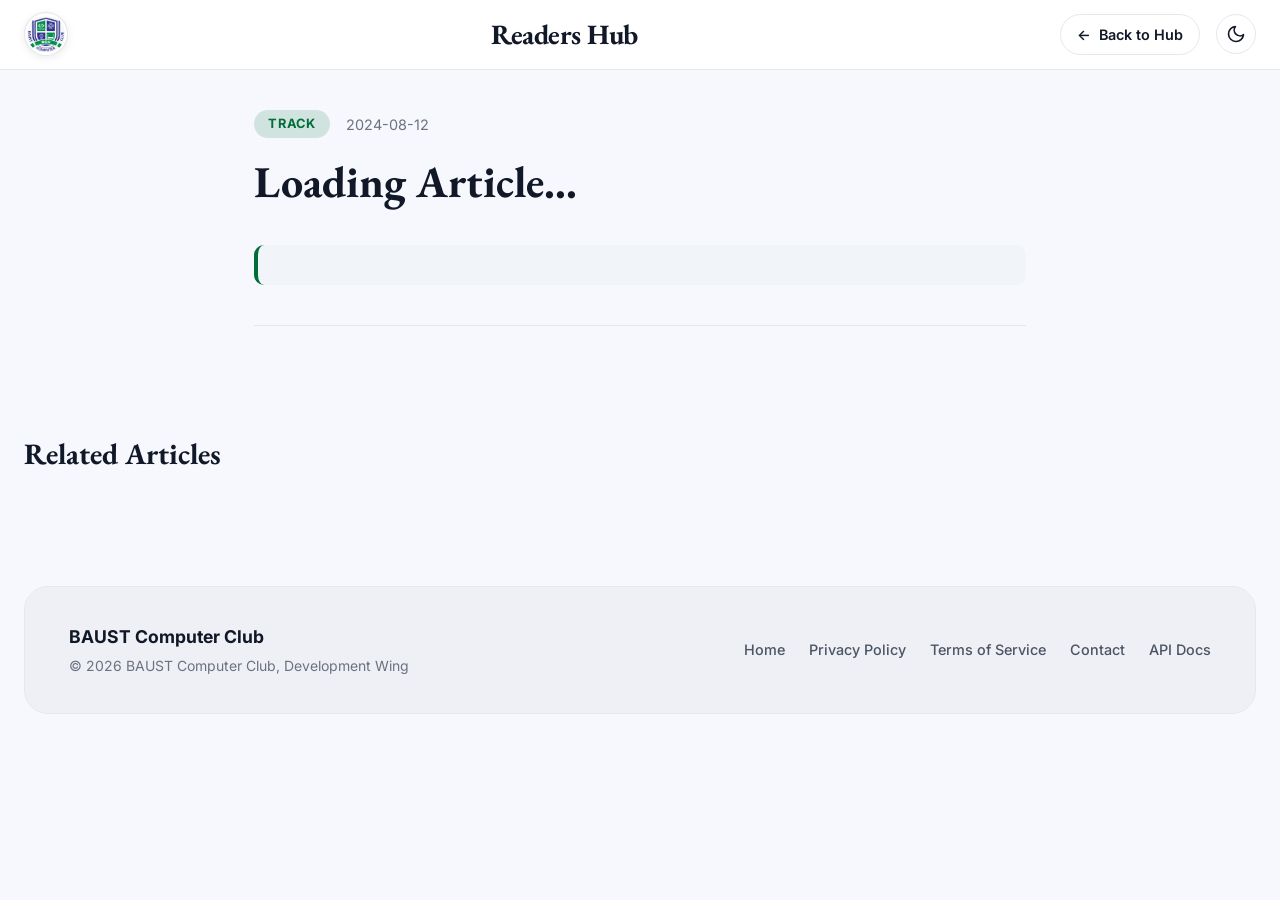
==== article.html @ eec0e89c "Add dedicated single article reader HTML page" ====
<!DOCTYPE html>
<html lang="en" data-theme="light">
<head>
  <meta charset="UTF-8">
  <meta name="viewport" content="width=device-width, initial-scale=1.0">
  <title>Article Detail - Readers Hub</title>
  <meta name="description" content="Read full article on Readers Hub by BAUST Computer Club.">
  
  <!-- Google Fonts -->
  <link rel="preconnect" href="https://fonts.googleapis.com">
  <link rel="preconnect" href="https://fonts.gstatic.com" crossorigin>
  <link href="https://fonts.googleapis.com/css2?family=EB+Garamond:ital,wght@0,400..800;1,400..800&family=Inter:ital,opsz,wght@0,14..32,100..900;1,14..32,100..900&display=swap" rel="stylesheet">
  
  <link rel="stylesheet" href="style.css">
</head>
<body>

  <!-- Top Navigation Header -->
  <header class="site-header">
    <div class="header-container">
      <!-- Logo -->
      <a href="index.html" class="brand-logo" aria-label="BAUST Computer Club Home">
        <img src="img/logo.jpeg" alt="BAUST Computer Club Logo" class="bcc-logo-img">
      </a>

      <!-- Center Title -->
      <h1 class="header-title"><a href="index.html" style="text-decoration:none; color:inherit;">Readers Hub</a></h1>

      <!-- Right Header Actions -->
      <div class="header-actions">
        <a href="index.html" class="back-btn-link">
          <span>←</span> Back to Hub
        </a>

        <button id="themeToggleBtn" class="theme-toggle-btn" aria-label="Toggle light/dark theme" title="Toggle Theme">
          <svg class="icon-sun" viewBox="0 0 24 24" width="20" height="20" stroke="currentColor" stroke-width="2" fill="none" stroke-linecap="round" stroke-linejoin="round">
            <circle cx="12" cy="12" r="5"></circle>
            <line x1="12" y1="1" x2="12" y2="3"></line>
            <line x1="12" y1="21" x2="12" y2="23"></line>
            <line x1="4.22" y1="4.22" x2="5.64" y2="5.64"></line>
            <line x1="18.36" y1="18.36" x2="19.78" y2="19.78"></line>
            <line x1="1" y1="12" x2="3" y2="12"></line>
            <line x1="21" y1="12" x2="23" y2="12"></line>
            <line x1="4.22" y1="19.78" x2="5.64" y2="18.36"></line>
            <line x1="18.36" y1="5.64" x2="19.78" y2="4.22"></line>
          </svg>
          <svg class="icon-moon" viewBox="0 0 24 24" width="20" height="20" stroke="currentColor" stroke-width="2" fill="none" stroke-linecap="round" stroke-linejoin="round">
            <path d="M21 12.79A9 9 0 1 1 11.21 3 7 7 0 0 0 21 12.79z"></path>
          </svg>
        </button>
      </div>
    </div>
  </header>

  <!-- Article View Container -->
  <main class="article-page-container">
    <div id="articleHeroCard" class="article-reader-view">
      <div class="article-meta-row">
        <span id="articleTrack" class="article-track-pill">Track</span>
        <span id="articleDate" class="article-date-text">2024-08-12</span>
      </div>

      <h1 id="articleTitle" class="article-main-title">Loading Article...</h1>

      <div id="articleCategories" class="card-categories"></div>

      <div id="articleDescription" class="article-lead-box"></div>

      <div id="articleBody" class="article-body-content"></div>

      <div id="articleTags" class="article-tags-row"></div>
    </div>
  </main>

  <!-- Related Articles Section -->
  <section class="related-section">
    <h2 class="related-title">Related Articles</h2>
    <div id="relatedGrid" class="articles-grid"></div>
  </section>

  <!-- Footer -->
  <footer class="site-footer">
    <div class="footer-card">
      <div class="footer-left">
        <h4 class="footer-brand">BAUST Computer Club</h4>
        <p class="footer-copyright">© 2026 BAUST Computer Club, Development Wing</p>
      </div>

      <div class="footer-links">
        <a href="index.html" class="footer-link">Home</a>
        <a href="#privacy" class="footer-link">Privacy Policy</a>
        <a href="#terms" class="footer-link">Terms of Service</a>
        <a href="#contact" class="footer-link">Contact</a>
        <a href="#api" class="footer-link">API Docs</a>
      </div>
    </div>
  </footer>

  <script src="data.js"></script>
  <script src="article.js"></script>
</body>
</html>
---- style.css ----
/* CSS Reset & Variables */
*, *::before, *::after {
  box-sizing: border-box;
  margin: 0;
  padding: 0;
}

:root {
  --font-serif: 'EB Garamond', Georgia, serif;
  --font-sans: 'Inter', -apple-system, BlinkMacSystemFont, 'Segoe UI', Roboto, sans-serif;
  --transition-speed: 0.25s;
}

/* Light Theme Variables */
[data-theme="light"] {
  --bg-page: #f6f8fd;
  --bg-header: rgba(255, 255, 255, 0.95);
  --bg-hero: rgba(255, 255, 255, 0.45);
  --bg-hero-search: rgba(255, 255, 255, 0.98);
  --bg-control-bar: rgba(240, 242, 248, 0.95);
  --bg-control-active: #006D3A;
  --text-control-active: #ffffff;
  --bg-card: rgba(255, 255, 255, 0.95);
  --bg-footer: rgba(238, 240, 246, 0.95);
  --text-heading: #111827;
  --text-body: #4b5563;
  --text-muted: #6b7280;
  --border-light: #e5e7eb;
  --border-card: #e8ecf4;
  --shadow-sm: 0 2px 8px rgba(0, 0, 0, 0.04);
  --shadow-md: 0 10px 30px rgba(0, 0, 0, 0.06);
  --shadow-hover: 0 20px 45px rgba(0, 0, 0, 0.12), 0 0 25px rgba(0, 109, 58, 0.35);
  --accent-color: #006D3A;
  --btn-view-bg: #006D3A;
  --btn-view-text: #ffffff;
  --btn-view-hover: #00552d;
  --pill-try-bg: #ffffff;
  --pill-try-border: #e2e8f0;
  --pill-try-text: #334155;
  --tag-bg: #f1f5f9;
  --tag-text: #334155;
  --accent-bar: linear-gradient(90deg, #006D3A, #34d399);
}

/* Dark Theme Variables */
[data-theme="dark"] {
  --bg-page: #0f1015;
  --bg-header: rgba(20, 21, 28, 0.92);
  --bg-hero: transparent;
  --bg-hero-search: rgba(24, 26, 36, 0.95);
  --bg-control-bar: rgba(24, 27, 36, 0.92);
  --bg-control-active: #006D3A;
  --text-control-active: #ffffff;
  --bg-card: rgba(28, 31, 43, 0.92);
  --bg-footer: rgba(25, 27, 38, 0.92);
  --text-heading: #f9fafb;
  --text-body: #cbd5e1;
  --text-muted: #94a3b8;
  --border-light: #262936;
  --border-card: #282c3d;
  --shadow-sm: 0 2px 10px rgba(0, 0, 0, 0.3);
  --shadow-md: 0 12px 35px rgba(0, 0, 0, 0.45);
  --shadow-hover: 0 22px 50px rgba(0, 0, 0, 0.65), 0 0 25px rgba(0, 109, 58, 0.45);
  --accent-color: #006D3A;
  --btn-view-bg: #006D3A;
  --btn-view-text: #ffffff;
  --btn-view-hover: #008f4c;
  --pill-try-bg: #1c1f2b;
  --pill-try-border: #2e3346;
  --pill-try-text: #e2e8f0;
  --tag-bg: #12141c;
  --tag-text: #cbd5e1;
  --accent-bar: linear-gradient(90deg, #006D3A, #34d399);
}

body {
  font-family: var(--font-sans);
  background-color: var(--bg-page);
  color: var(--text-body);
  line-height: 1.6;
  min-height: 100vh;
  position: relative;
  transition: background-color var(--transition-speed), color var(--transition-speed);
}

/* Full Webpage Fixed Canvas Background */
.global-canvas-bg {
  position: fixed;
  top: 0;
  left: 0;
  width: 100vw;
  height: 100vh;
  pointer-events: none;
  z-index: 0;
}

/* Header Navbar */
.site-header {
  position: sticky;
  top: 0;
  z-index: 1000;
  background-color: var(--bg-header);
  border-bottom: 1px solid var(--border-light);
  backdrop-filter: blur(12px);
  transition: background-color var(--transition-speed), border-color var(--transition-speed);
}

.header-container {
  max-width: 1280px;
  margin: 0 auto;
  padding: 12px 24px;
  display: flex;
  align-items: center;
  justify-content: space-between;
}

.brand-logo {
  display: flex;
  align-items: center;
  text-decoration: none;
  transition: transform 0.2s ease;
}

.brand-logo:hover {
  transform: scale(1.05);
}

.bcc-logo-img {
  width: 44px;
  height: 44px;
  border-radius: 50%;
  object-fit: contain;
  background-color: #ffffff;
  padding: 2px;
  border: 1px solid rgba(0, 0, 0, 0.1);
  display: block;
  flex-shrink: 0;
  box-shadow: 0 2px 8px rgba(0, 0, 0, 0.08);
}

.header-title {
  font-family: var(--font-serif);
  font-size: 1.75rem;
  font-weight: 700;
  color: var(--text-heading);
  letter-spacing: -0.02em;
}

.header-actions {
  display: flex;
  align-items: center;
  gap: 16px;
}

.back-btn-link {
  display: inline-flex;
  align-items: center;
  gap: 8px;
  color: var(--text-heading);
  text-decoration: none;
  font-size: 0.9rem;
  font-weight: 600;
  padding: 8px 16px;
  border-radius: 9999px;
  background: var(--pill-try-bg);
  border: 1px solid var(--border-light);
  transition: all 0.2s ease;
}

.back-btn-link:hover {
  border-color: #006D3A;
  color: #006D3A;
  transform: translateX(-3px);
}

.theme-toggle-btn {
  background: var(--pill-try-bg);
  border: 1px solid var(--border-light);
  color: var(--text-heading);
  width: 40px;
  height: 40px;
  border-radius: 50%;
  display: flex;
  align-items: center;
  justify-content: center;
  cursor: pointer;
  transition: all 0.2s ease;
}

.theme-toggle-btn:hover {
  transform: rotate(15deg) scale(1.08);
  border-color: #006D3A;
}

[data-theme="light"] .icon-sun { display: none; }
[data-theme="light"] .icon-moon { display: block; }
[data-theme="dark"] .icon-sun { display: block; }
[data-theme="dark"] .icon-moon { display: none; }

/* Hero Section */
.hero-section {
  min-height: 65vh;
  display: flex;
  align-items: center;
  justify-content: center;
  padding: 80px 24px 96px;
  text-align: center;
  position: relative;
  z-index: 1;
  transition: background 0.3s ease, backdrop-filter 0.3s ease;
}

/* Glassmorphism Effect in Hero Section (Light Mode Only) */
[data-theme="light"] .hero-section {
  background: rgba(255, 255, 255, 0.22);
  backdrop-filter: blur(10px);
  -webkit-backdrop-filter: blur(10px);
  border-bottom: 1px solid rgba(255, 255, 255, 0.4);
  box-shadow: 0 8px 32px rgba(31, 38, 135, 0.02);
}

[data-theme="dark"] .hero-section {
  background: transparent;
  backdrop-filter: none;
  -webkit-backdrop-filter: none;
  border-bottom: none;
  box-shadow: none;
}

.hero-container {
  position: relative;
  z-index: 2;
  max-width: 900px;
  margin: 0 auto;
  width: 100%;
}

.hero-title {
  font-family: var(--font-serif);
  font-size: 3.8rem;
  font-weight: 700;
  color: var(--text-heading);
  margin-bottom: 16px;
  letter-spacing: -0.02em;
  line-height: 1.15;
}

.hero-subtitle {
  font-size: 1.15rem;
  color: var(--text-muted);
  margin-bottom: 40px;
  font-weight: 400;
}

/* Search Box */
.search-box-wrapper {
  position: relative;
  max-width: 640px;
  margin: 0 auto 24px;
}

.search-icon {
  position: absolute;
  left: 20px;
  top: 50%;
  transform: translateY(-50%);
  color: var(--text-muted);
  pointer-events: none;
}

.search-input {
  width: 100%;
  padding: 16px 48px 16px 52px;
  font-family: var(--font-sans);
  font-size: 1rem;
  color: var(--text-heading);
  background-color: var(--bg-hero-search);
  border: 1px solid var(--border-light);
  border-radius: 9999px;
  box-shadow: var(--shadow-md);
  outline: none;
  transition: all 0.2s ease;
  backdrop-filter: blur(8px);
}

.search-input:focus {
  border-color: #006D3A;
  box-shadow: 0 0 0 4px rgba(0, 109, 58, 0.2), var(--shadow-md);
}

.clear-search-btn {
  position: absolute;
  right: 18px;
  top: 50%;
  transform: translateY(-50%);
  background: none;
  border: none;
  color: var(--text-muted);
  font-size: 1.1rem;
  cursor: pointer;
  padding: 4px;
}

.clear-search-btn:hover {
  color: var(--text-heading);
}

/* Quick Try Pills */
.quick-try-wrapper {
  display: flex;
  align-items: center;
  justify-content: center;
  gap: 10px;
  flex-wrap: wrap;
  font-size: 0.9rem;
}

.try-label {
  color: var(--text-muted);
  font-size: 0.85rem;
  font-weight: 600;
}

.try-pills {
  display: flex;
  align-items: center;
  gap: 8px;
  flex-wrap: wrap;
}

.try-pill-btn {
  background-color: var(--pill-try-bg);
  border: 1px solid var(--pill-try-border);
  color: var(--pill-try-text);
  font-family: var(--font-sans);
  font-size: 0.825rem;
  font-weight: 600;
  padding: 5px 16px;
  border-radius: 9999px;
  cursor: pointer;
  transition: all 0.2s ease;
}

.try-pill-btn:hover, .try-pill-btn.active {
  background-color: #006D3A;
  color: #ffffff;
  border-color: #006D3A;
  transform: translateY(-1px);
}

/* Main Content Area */
.content-wrapper {
  max-width: 1280px;
  margin: -24px auto 60px;
  padding: 0 24px;
  position: relative;
  z-index: 10;
}

/* Control & Filter Bar (Higher Stacking Context) */
.control-bar-wrapper {
  margin-bottom: 36px;
  position: relative;
  z-index: 500;
}

.control-bar {
  background-color: var(--bg-control-bar);
  border: 1px solid var(--border-light);
  border-radius: 9999px;
  padding: 10px 24px;
  display: flex;
  align-items: center;
  justify-content: space-between;
  gap: 16px;
  flex-wrap: wrap;
  box-shadow: var(--shadow-sm);
  backdrop-filter: blur(12px);
  position: relative;
  z-index: 500;
  overflow: visible !important;
  transition: background-color var(--transition-speed), border-color var(--transition-speed);
}

.track-filters {
  display: flex;
  align-items: center;
  gap: 10px;
  flex-wrap: wrap;
}

.track-label {
  font-size: 0.75rem;
  font-weight: 700;
  letter-spacing: 0.08em;
  color: var(--text-muted);
  margin-right: 6px;
}

.track-btn {
  background: transparent;
  border: none;
  color: var(--text-body);
  font-family: var(--font-sans);
  font-size: 0.875rem;
  font-weight: 500;
  padding: 8px 18px;
  border-radius: 9999px;
  cursor: pointer;
  transition: all 0.2s ease;
}

.track-btn:hover {
  color: var(--text-heading);
  background-color: rgba(255, 255, 255, 0.06);
}

.track-btn.active {
  background-color: #006D3A;
  color: #ffffff;
  font-weight: 600;
  box-shadow: 0 4px 14px rgba(0, 109, 58, 0.35);
}

.v-divider {
  width: 1px;
  height: 20px;
  background-color: var(--border-light);
  margin: 0 4px;
}

/* Tags Dropdown - Highest Stacking Priority */
.tags-dropdown-wrapper {
  position: relative;
  z-index: 600;
}

.tags-dropdown-btn {
  background: transparent;
  border: none;
  color: var(--text-body);
  font-family: var(--font-sans);
  font-size: 0.875rem;
  font-weight: 500;
  display: flex;
  align-items: center;
  gap: 6px;
  padding: 8px 14px;
  border-radius: 9999px;
  cursor: pointer;
  transition: all 0.2s ease;
}

.tags-dropdown-btn:hover, .tags-dropdown-btn.active {
  background-color: rgba(255, 255, 255, 0.06);
  color: var(--text-heading);
}

.tags-menu {
  display: none;
  position: absolute;
  top: calc(100% + 10px);
  left: 0;
  background-color: var(--bg-card);
  border: 1px solid var(--border-card);
  border-radius: 16px;
  padding: 14px;
  width: 250px;
  max-height: 280px;
  overflow-y: auto;
  box-shadow: 0 16px 45px rgba(0, 0, 0, 0.35);
  backdrop-filter: blur(20px);
  z-index: 99999;
}

.tags-menu.show {
  display: flex;
  flex-direction: column;
  gap: 6px;
}

.tag-option-item {
  display: flex;
  align-items: center;
  gap: 8px;
  font-size: 0.85rem;
  color: var(--text-body);
  cursor: pointer;
  padding: 6px 10px;
  border-radius: 6px;
  transition: background 0.15s ease;
}

.tag-option-item:hover {
  background-color: var(--tag-bg);
  color: var(--text-heading);
}

/* Right Control Meta */
.control-right {
  display: flex;
  align-items: center;
  gap: 20px;
  font-size: 0.85rem;
  color: var(--text-muted);
}

.article-count {
  font-weight: 500;
}

.page-size-wrapper {
  display: flex;
  align-items: center;
  gap: 8px;
}

.page-size-select {
  background-color: var(--bg-card);
  color: var(--text-heading);
  border: 1px solid var(--border-light);
  border-radius: 8px;
  padding: 4px 10px;
  font-family: var(--font-sans);
  font-size: 0.85rem;
  cursor: pointer;
  outline: none;
}

/* Articles Grid (Lower Stacking Priority than Control Bar) */
.articles-grid {
  display: grid;
  grid-template-columns: repeat(3, 1fr);
  gap: 28px;
  position: relative;
  z-index: 1;
}

@media (max-width: 1024px) {
  .articles-grid {
    grid-template-columns: repeat(2, 1fr);
  }
}

@media (max-width: 680px) {
  .articles-grid {
    grid-template-columns: 1fr;
  }
  .control-bar {
    border-radius: 20px;
    flex-direction: column;
    align-items: flex-start;
  }
  .control-right {
    width: 100%;
    justify-content: space-between;
  }
  .hero-title {
    font-size: 2.6rem;
  }
}

/* Article Card */
.article-card {
  background-color: var(--bg-card);
  border: 1px solid var(--border-card);
  border-radius: 20px;
  padding: 28px;
  display: flex;
  flex-direction: column;
  justify-content: space-between;
  position: relative;
  overflow: hidden;
  box-shadow: var(--shadow-md);
  backdrop-filter: blur(12px);
  transition: transform 0.25s cubic-bezier(0.16, 1, 0.3, 1), box-shadow 0.25s ease, border-color 0.25s ease;
}

/* Card Top Accent Bar */
.article-card::before {
  content: '';
  position: absolute;
  top: 0;
  left: 0;
  right: 0;
  height: 4px;
  background: linear-gradient(90deg, #006D3A, #34d399);
  opacity: 0.85;
}

/* Card Hover */
.article-card:hover {
  transform: translateY(-6px);
  box-shadow: var(--shadow-hover);
  border-color: #006D3A;
}

.card-top {
  display: flex;
  align-items: flex-start;
  justify-content: space-between;
  gap: 12px;
  margin-bottom: 12px;
}

.card-title-link {
  text-decoration: none;
  color: inherit;
}

.card-title {
  font-family: var(--font-serif);
  font-size: 1.5rem;
  font-weight: 600;
  color: var(--text-heading);
  line-height: 1.25;
  transition: color 0.2s ease;
}

.card-title-link:hover .card-title {
  color: #006D3A;
}

.card-date {
  font-size: 0.8rem;
  color: var(--text-muted);
  white-space: nowrap;
}

/* Categories Badges */
.card-categories {
  display: flex;
  align-items: center;
  gap: 8px;
  flex-wrap: wrap;
  margin-bottom: 16px;
}

.cat-badge {
  font-size: 0.75rem;
  font-weight: 600;
  padding: 3px 12px;
  border-radius: 9999px;
  text-transform: lowercase;
}

/* Category Colors */
.cat-badge.business { background-color: #dbeafe; color: #1e40af; }
.cat-badge.agriculture { background-color: #dcfce7; color: #166534; }
.cat-badge.engineering { background-color: #e0e7ff; color: #3730a3; }
.cat-badge.education { background-color: #ffedd5; color: #9a3412; }
.cat-badge.enterprise { background-color: #ede9fe; color: #5b21b6; }
.cat-badge.supply-chain { background-color: #f1f5f9; color: #334155; }
.cat-badge.health { background-color: #ffe4e6; color: #9f1239; }
.cat-badge.security { background-color: #fee2e2; color: #991b1b; }
.cat-badge.default { background-color: #f3f4f6; color: #374151; }

[data-theme="dark"] .cat-badge.business { background-color: #1e3a8a; color: #bfdbfe; }
[data-theme="dark"] .cat-badge.agriculture { background-color: #14532d; color: #bbf7d0; }
[data-theme="dark"] .cat-badge.engineering { background-color: #312e81; color: #c7d2fe; }
[data-theme="dark"] .cat-badge.education { background-color: #7c2d12; color: #fed7aa; }
[data-theme="dark"] .cat-badge.enterprise { background-color: #4c1d95; color: #ddd6fe; }
[data-theme="dark"] .cat-badge.supply-chain { background-color: #334155; color: #e2e8f0; }

.card-description {
  font-size: 0.925rem;
  color: var(--text-body);
  margin-bottom: 24px;
  line-height: 1.6;
  display: -webkit-box;
  -webkit-line-clamp: 5;
  -webkit-box-orient: vertical;
  overflow: hidden;
}

/* Card Bottom */
.card-bottom {
  margin-top: auto;
  display: flex;
  flex-direction: column;
  gap: 20px;
}

.card-tags {
  display: flex;
  align-items: center;
  gap: 8px;
  flex-wrap: wrap;
}

.tag-pill {
  background-color: var(--tag-bg);
  color: var(--tag-text);
  border: 1px solid var(--border-light);
  font-size: 0.775rem;
  padding: 4px 12px;
  border-radius: 9999px;
  display: inline-flex;
  align-items: center;
  gap: 6px;
}

/* Button Color #006D3A */
.view-btn {
  background-color: #006D3A;
  color: #ffffff;
  font-family: var(--font-sans);
  font-size: 0.9rem;
  font-weight: 600;
  padding: 12px 24px;
  border-radius: 9999px;
  border: none;
  cursor: pointer;
  display: flex;
  align-items: center;
  justify-content: center;
  gap: 8px;
  width: 100%;
  text-decoration: none;
  transition: all 0.2s ease;
  box-shadow: 0 4px 14px rgba(0, 109, 58, 0.3);
}

.view-btn:hover {
  background-color: #00562e;
  transform: translateY(-2px);
  box-shadow: 0 6px 20px rgba(0, 109, 58, 0.45);
}

/* Empty State */
.empty-state {
  text-align: center;
  padding: 80px 20px;
  color: var(--text-muted);
}

.empty-icon {
  font-size: 3rem;
  margin-bottom: 16px;
}

.empty-state h3 {
  font-family: var(--font-serif);
  font-size: 1.5rem;
  color: var(--text-heading);
  margin-bottom: 8px;
}

.reset-btn {
  margin-top: 20px;
  background-color: #006D3A;
  color: #ffffff;
  border: none;
  padding: 10px 24px;
  border-radius: 9999px;
  font-weight: 600;
  cursor: pointer;
}

/* Pagination */
.pagination-container {
  margin-top: 48px;
  display: flex;
  justify-content: center;
  position: relative;
  z-index: 10;
}

.pagination-controls {
  display: flex;
  align-items: center;
  gap: 12px;
}

.page-btn {
  width: 42px;
  height: 42px;
  border-radius: 50%;
  border: 1px solid var(--border-light);
  background-color: var(--bg-card);
  color: var(--text-heading);
  font-family: var(--font-sans);
  font-size: 0.95rem;
  font-weight: 600;
  display: flex;
  align-items: center;
  justify-content: center;
  cursor: pointer;
  backdrop-filter: blur(8px);
  transition: all 0.2s ease;
}

.page-btn:hover:not(:disabled) {
  border-color: #006D3A;
  color: #006D3A;
  transform: scale(1.08);
}

.page-btn.active {
  background-color: #006D3A;
  color: #ffffff;
  border-color: #006D3A;
}

.page-btn:disabled {
  opacity: 0.4;
  cursor: not-allowed;
}

/* Article Detail Page Layout (article.html) */
.article-page-container {
  max-width: 820px;
  margin: 40px auto 80px;
  padding: 0 24px;
  position: relative;
  z-index: 10;
}

.article-reader-view {
  background: transparent;
  border: none;
  box-shadow: none;
  padding: 0;
  margin-bottom: 56px;
}

.article-meta-row {
  display: flex;
  align-items: center;
  gap: 16px;
  margin-bottom: 16px;
  flex-wrap: wrap;
}

.article-track-pill {
  background-color: rgba(0, 109, 58, 0.15);
  color: #006D3A;
  font-size: 0.8rem;
  font-weight: 700;
  text-transform: uppercase;
  letter-spacing: 0.06em;
  padding: 4px 14px;
  border-radius: 9999px;
}

.article-date-text {
  font-size: 0.9rem;
  color: var(--text-muted);
}

.article-main-title {
  font-family: var(--font-serif);
  font-size: 2.75rem;
  font-weight: 700;
  line-height: 1.25;
  color: var(--text-heading);
  margin-bottom: 20px;
}

.article-lead-box {
  background-color: var(--tag-bg);
  border-left: 4px solid #006D3A;
  padding: 20px 24px;
  border-radius: 10px;
  font-size: 1.05rem;
  font-weight: 400;
  color: var(--text-body);
  line-height: 1.8;
  margin-bottom: 32px;
  text-align: justify;
}

.article-body-content {
  font-size: 1.05rem;
  font-weight: 400;
  color: var(--text-body);
  line-height: 1.85;
}

.article-body-content p {
  margin-bottom: 24px;
  font-weight: 400;
  text-align: justify;
}

.article-tags-row {
  margin-top: 40px;
  padding-top: 24px;
  border-top: 1px solid var(--border-light);
  display: flex;
  align-items: center;
  gap: 10px;
  flex-wrap: wrap;
}

/* Related Articles Section */
.related-section {
  max-width: 1280px;
  margin: 0 auto 80px;
  padding: 0 24px;
  position: relative;
  z-index: 10;
}

.related-title {
  font-family: var(--font-serif);
  font-size: 1.85rem;
  color: var(--text-heading);
  margin-bottom: 28px;
}

/* Footer Section */
.site-footer {
  max-width: 1280px;
  margin: 0 auto 40px;
  padding: 0 24px;
  position: relative;
  z-index: 10;
}

.footer-card {
  background-color: var(--bg-footer);
  border: 1px solid var(--border-light);
  border-radius: 24px;
  padding: 36px 44px;
  display: flex;
  align-items: center;
  justify-content: space-between;
  gap: 24px;
  flex-wrap: wrap;
  backdrop-filter: blur(12px);
  transition: background-color var(--transition-speed);
}

.footer-brand {
  font-family: var(--font-sans);
  font-size: 1.1rem;
  font-weight: 700;
  color: var(--text-heading);
  margin-bottom: 4px;
}

.footer-copyright {
  font-size: 0.875rem;
  color: var(--text-muted);
}

.footer-links {
  display: flex;
  align-items: center;
  gap: 24px;
  flex-wrap: wrap;
}

.footer-link {
  color: var(--text-body);
  text-decoration: none;
  font-size: 0.9rem;
  font-weight: 500;
  transition: color 0.2s ease;
}

.footer-link:hover {
  color: #006D3A;
}
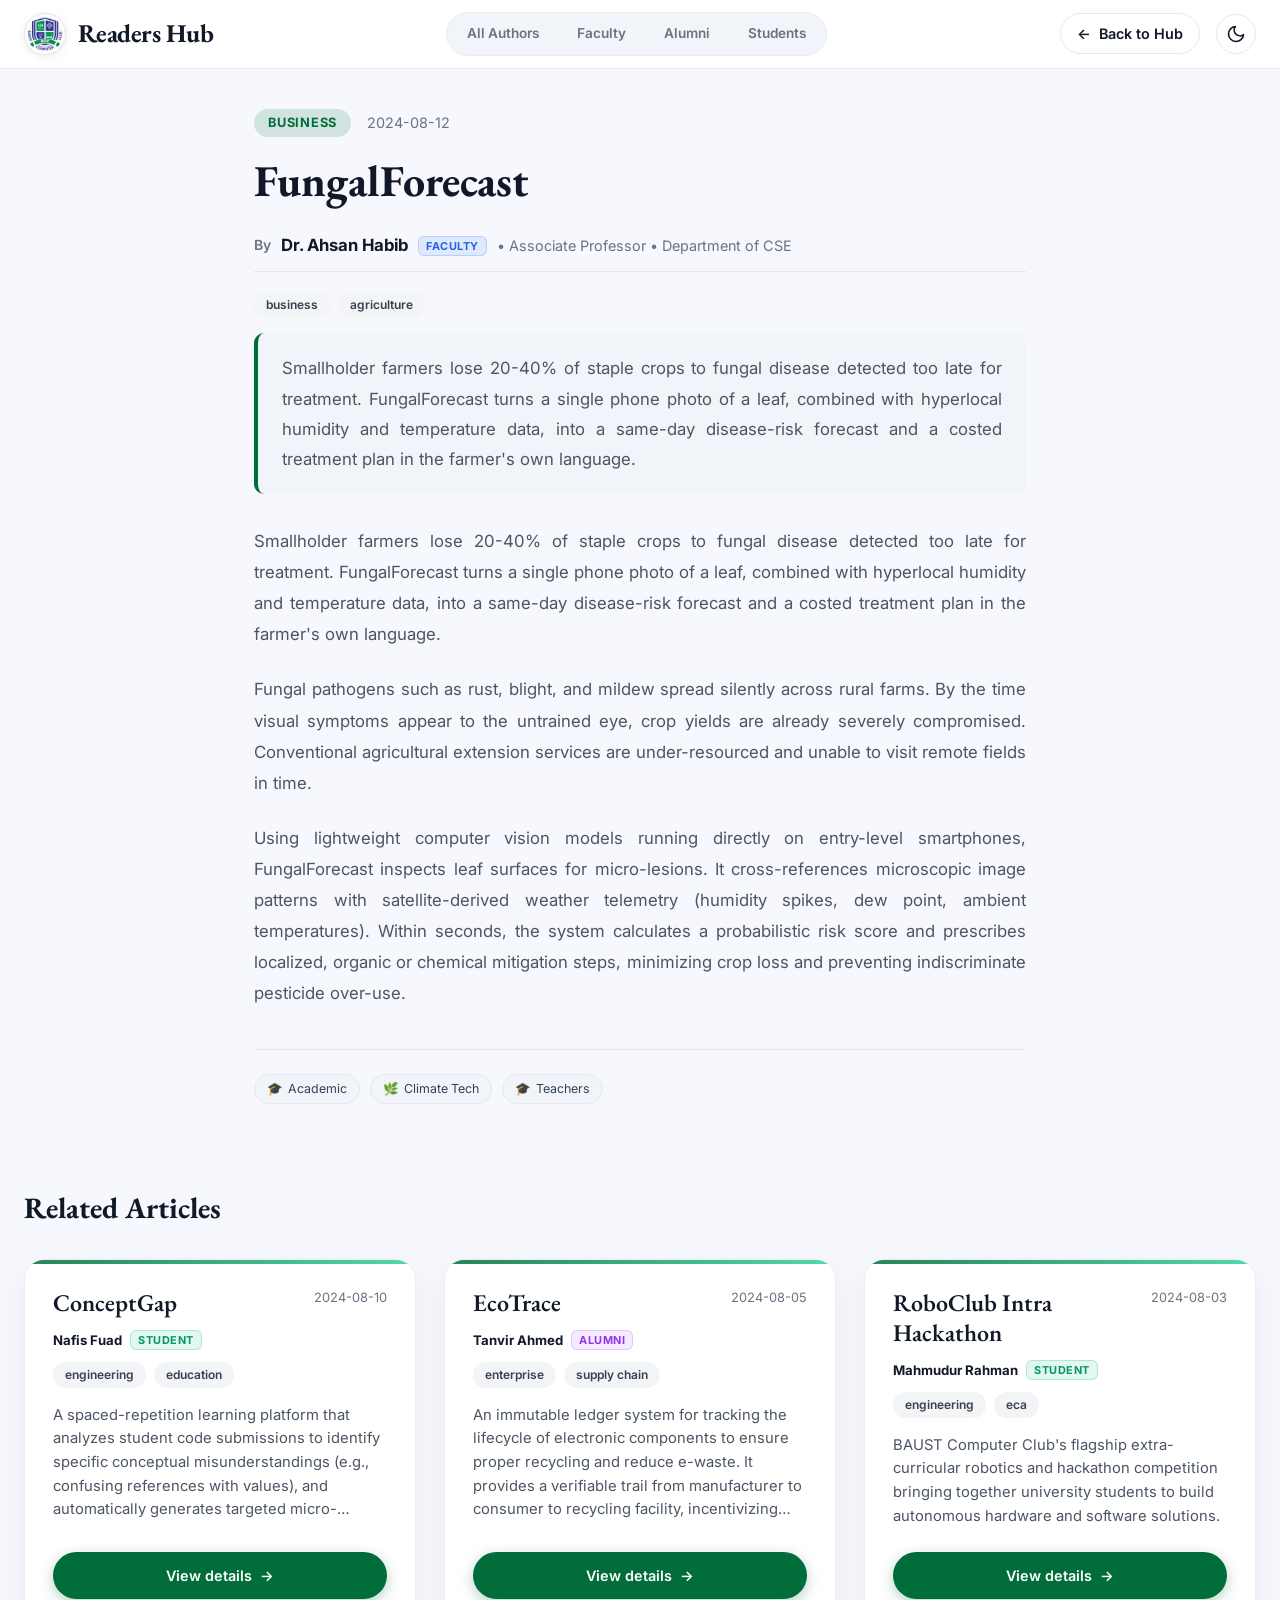
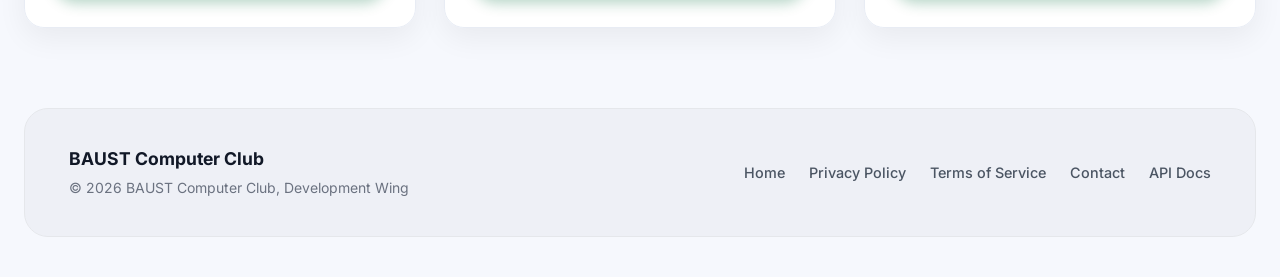
==== commit aa450651: "Add author details under article titles and direct author category navbar buttons" ====
--- a/article.html
+++ b/article.html
@@ -18,13 +18,19 @@
   <!-- Top Navigation Header -->
   <header class="site-header">
     <div class="header-container">
-      <!-- Logo -->
-      <a href="index.html" class="brand-logo" aria-label="BAUST Computer Club Home">
+      <!-- Left: Logo + Readers Hub title side-by-side -->
+      <a href="index.html" class="brand-logo-group" aria-label="BAUST Computer Club Home">
         <img src="img/logo.jpeg" alt="BAUST Computer Club Logo" class="bcc-logo-img">
+        <h1 class="header-title">Readers Hub</h1>
       </a>
 
-      <!-- Center Title -->
-      <h1 class="header-title"><a href="index.html" style="text-decoration:none; color:inherit;">Readers Hub</a></h1>
+      <!-- Center/Right: Author Category Nav Links (No dropdown) -->
+      <nav class="nav-author-categories" aria-label="Author Categories">
+        <a href="index.html" class="author-cat-nav-link">All Authors</a>
+        <a href="index.html?authorCategory=faculty" class="author-cat-nav-link">Faculty</a>
+        <a href="index.html?authorCategory=alumni" class="author-cat-nav-link">Alumni</a>
+        <a href="index.html?authorCategory=student" class="author-cat-nav-link">Students</a>
+      </nav>
 
       <!-- Right Header Actions -->
       <div class="header-actions">
@@ -61,6 +67,9 @@
       </div>
 
       <h1 id="articleTitle" class="article-main-title">Loading Article...</h1>
+
+      <!-- Author Box Under Title -->
+      <div id="articleAuthorBox" class="article-author-card"></div>
 
       <div id="articleCategories" class="card-categories"></div>
 
--- a/style.css
+++ b/style.css
@@ -114,20 +114,21 @@
   justify-content: space-between;
 }
 
-.brand-logo {
-  display: flex;
-  align-items: center;
+.brand-logo-group {
+  display: flex;
+  align-items: center;
+  gap: 12px;
   text-decoration: none;
   transition: transform 0.2s ease;
 }
 
-.brand-logo:hover {
-  transform: scale(1.05);
+.brand-logo-group:hover {
+  transform: scale(1.02);
 }
 
 .bcc-logo-img {
-  width: 44px;
-  height: 44px;
+  width: 42px;
+  height: 42px;
   border-radius: 50%;
   object-fit: contain;
   background-color: #ffffff;
@@ -140,10 +141,55 @@
 
 .header-title {
   font-family: var(--font-serif);
-  font-size: 1.75rem;
+  font-size: 1.6rem;
   font-weight: 700;
   color: var(--text-heading);
   letter-spacing: -0.02em;
+  line-height: 1;
+}
+
+/* Direct Author Category Nav Buttons & Links (No dropdown) */
+.nav-author-categories {
+  display: flex;
+  align-items: center;
+  gap: 6px;
+  background-color: var(--tag-bg);
+  padding: 4px;
+  border-radius: 9999px;
+  border: 1px solid var(--border-card);
+}
+
+.author-cat-nav-btn, .author-cat-nav-link {
+  display: inline-flex;
+  align-items: center;
+  justify-content: center;
+  padding: 6px 16px;
+  border-radius: 9999px;
+  font-family: var(--font-sans);
+  font-size: 0.85rem;
+  font-weight: 600;
+  color: var(--text-muted);
+  background: transparent;
+  border: none;
+  text-decoration: none;
+  cursor: pointer;
+  transition: all 0.2s cubic-bezier(0.16, 1, 0.3, 1);
+  white-space: nowrap;
+}
+
+.author-cat-nav-btn:hover, .author-cat-nav-link:hover {
+  color: var(--text-heading);
+  background-color: rgba(0, 0, 0, 0.05);
+}
+
+[data-theme="dark"] .author-cat-nav-btn:hover, [data-theme="dark"] .author-cat-nav-link:hover {
+  background-color: rgba(255, 255, 255, 0.08);
+}
+
+.author-cat-nav-btn.active, .author-cat-nav-link.active {
+  background-color: #006D3A;
+  color: #ffffff !important;
+  box-shadow: 0 2px 10px rgba(0, 109, 58, 0.25);
 }
 
 .header-actions {
@@ -963,3 +1009,116 @@
 .footer-link:hover {
   color: #006D3A;
 }
+
+/* --- Role Badges --- */
+.author-role-badge {
+  font-size: 0.68rem;
+  font-weight: 700;
+  text-transform: uppercase;
+  letter-spacing: 0.05em;
+  padding: 2px 7px;
+  border-radius: 6px;
+  display: inline-block;
+  line-height: 1.3;
+}
+
+.author-role-badge.faculty {
+  background-color: rgba(59, 130, 246, 0.12);
+  color: #2563eb;
+  border: 1px solid rgba(59, 130, 246, 0.25);
+}
+
+.author-role-badge.alumni {
+  background-color: rgba(168, 85, 247, 0.12);
+  color: #9333ea;
+  border: 1px solid rgba(168, 85, 247, 0.25);
+}
+
+.author-role-badge.student {
+  background-color: rgba(16, 185, 129, 0.12);
+  color: #059669;
+  border: 1px solid rgba(16, 185, 129, 0.25);
+}
+
+[data-theme="dark"] .author-role-badge.faculty {
+  background-color: rgba(96, 165, 250, 0.2);
+  color: #93c5fd;
+}
+
+[data-theme="dark"] .author-role-badge.alumni {
+  background-color: rgba(192, 132, 252, 0.2);
+  color: #c084fc;
+}
+
+[data-theme="dark"] .author-role-badge.student {
+  background-color: rgba(52, 211, 153, 0.2);
+  color: #6ee7b7;
+}
+
+/* --- Clean Inline Author Byline (under Title in Card & Article Page) --- */
+.card-author-wrapper {
+  margin: 6px 0 12px 0;
+}
+
+.card-author-byline {
+  display: flex;
+  align-items: center;
+  gap: 8px;
+  flex-wrap: wrap;
+  font-size: 0.825rem;
+  color: var(--text-muted);
+  line-height: 1.4;
+}
+
+.card-author-byline .author-name {
+  font-weight: 700;
+  color: var(--text-heading);
+}
+
+.card-author-byline .author-details-text {
+  font-size: 0.8rem;
+  color: var(--text-muted);
+}
+
+.company-text {
+  color: var(--text-heading);
+  font-weight: 600;
+}
+
+.batch-text, .level-term-text {
+  font-weight: 600;
+  color: var(--text-body);
+}
+
+/* --- Reader Page Author Byline (under title in article.html) --- */
+.article-author-card {
+  margin: 8px 0 20px 0;
+}
+
+.article-author-byline {
+  display: flex;
+  align-items: center;
+  gap: 10px;
+  flex-wrap: wrap;
+  font-size: 0.95rem;
+  color: var(--text-muted);
+  padding: 4px 0 12px 0;
+  border-bottom: 1px solid var(--border-light);
+}
+
+.article-author-byline .byline-prefix {
+  font-size: 0.875rem;
+  font-weight: 600;
+  color: var(--text-muted);
+}
+
+.article-author-byline .author-name-text {
+  font-weight: 700;
+  font-size: 1.05rem;
+  color: var(--text-heading);
+}
+
+.article-author-byline .author-details-text {
+  font-size: 0.9rem;
+  color: var(--text-muted);
+}
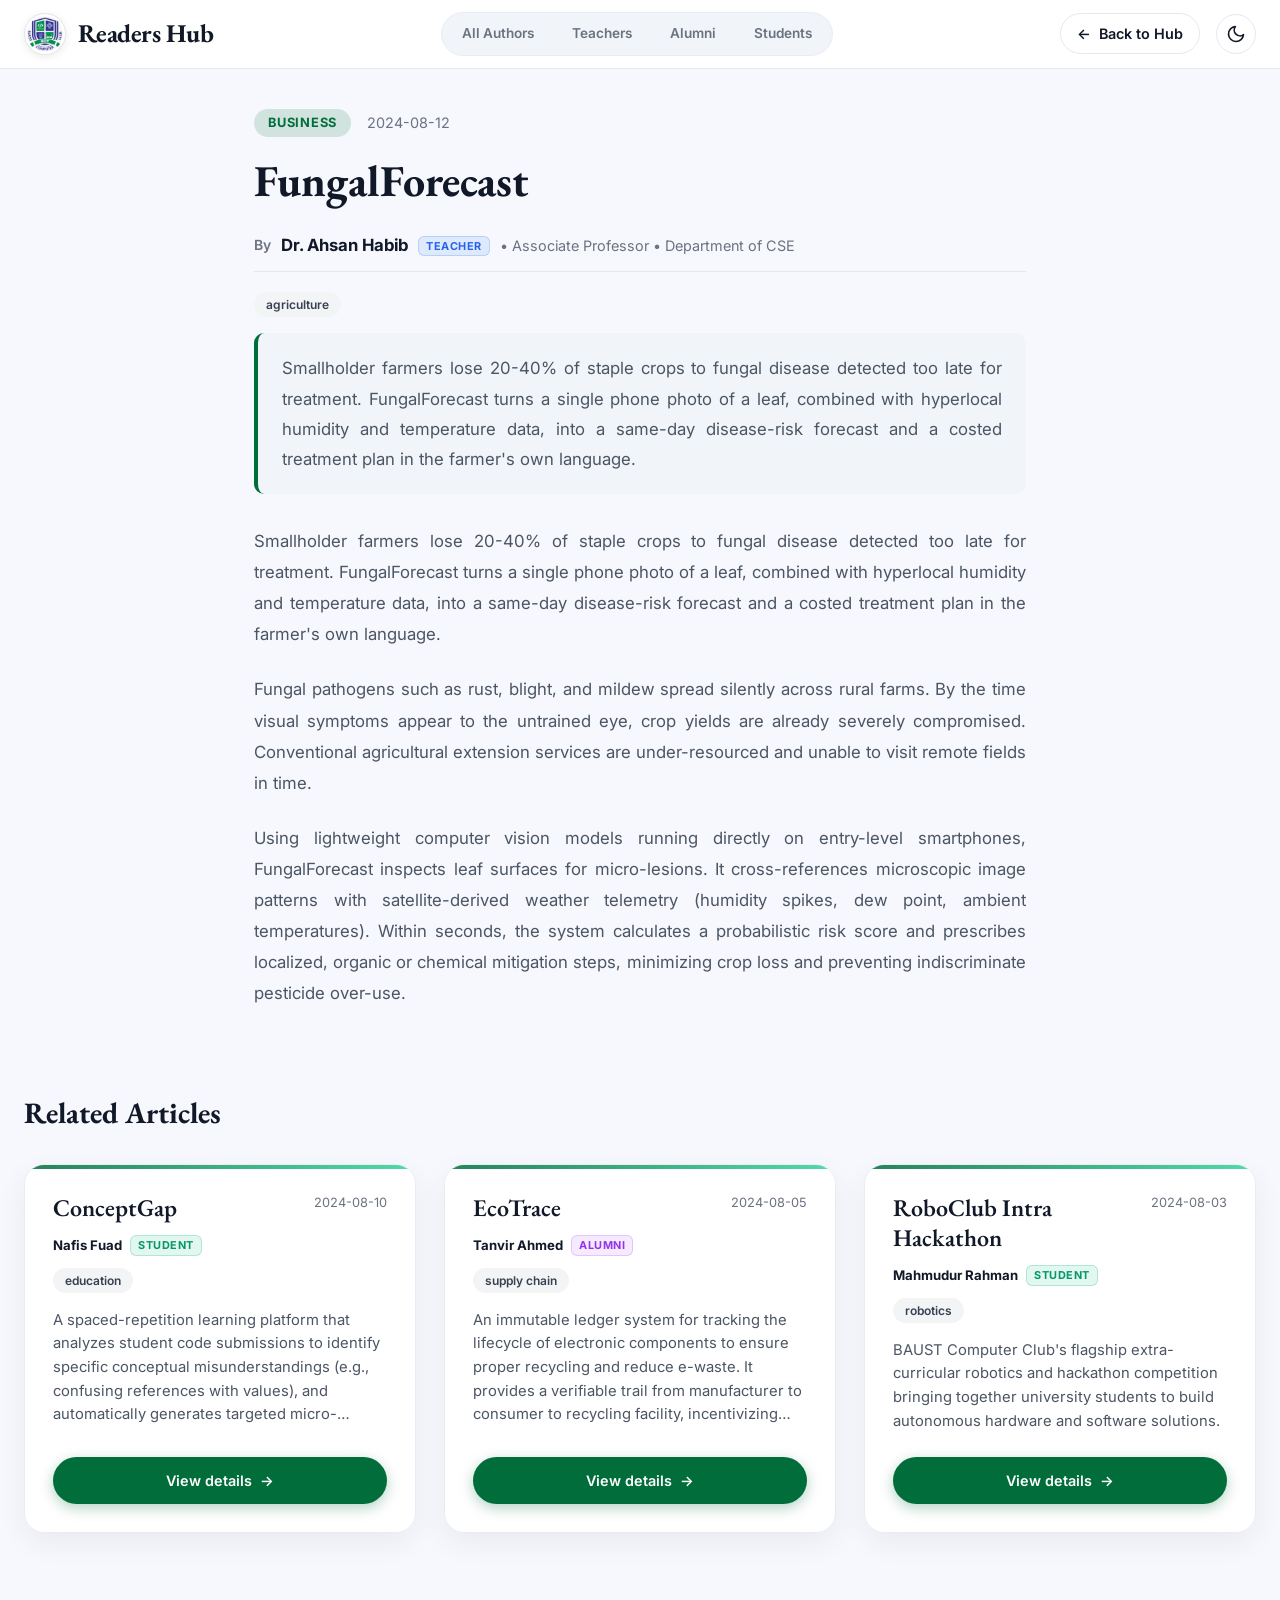
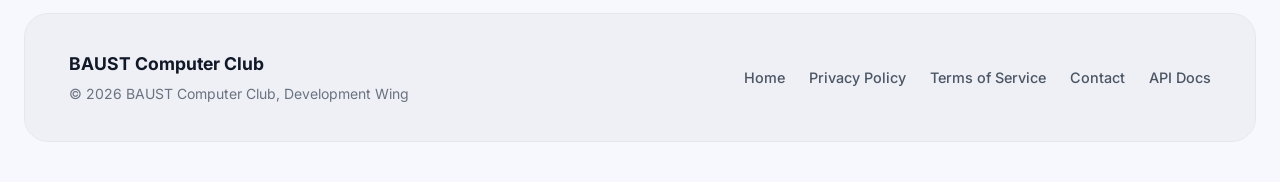
==== commit a31c7057: "Ensure single category per article, remove card tag pills, and enforce Teacher/Alumni/Student roles" ====
--- a/article.html
+++ b/article.html
@@ -27,7 +27,7 @@
       <!-- Center/Right: Author Category Nav Links (No dropdown) -->
       <nav class="nav-author-categories" aria-label="Author Categories">
         <a href="index.html" class="author-cat-nav-link">All Authors</a>
-        <a href="index.html?authorCategory=faculty" class="author-cat-nav-link">Faculty</a>
+        <a href="index.html?authorCategory=teacher" class="author-cat-nav-link">Teachers</a>
         <a href="index.html?authorCategory=alumni" class="author-cat-nav-link">Alumni</a>
         <a href="index.html?authorCategory=student" class="author-cat-nav-link">Students</a>
       </nav>
--- a/style.css
+++ b/style.css
@@ -1022,7 +1022,7 @@
   line-height: 1.3;
 }
 
-.author-role-badge.faculty {
+.author-role-badge.faculty, .author-role-badge.teacher {
   background-color: rgba(59, 130, 246, 0.12);
   color: #2563eb;
   border: 1px solid rgba(59, 130, 246, 0.25);
@@ -1040,7 +1040,7 @@
   border: 1px solid rgba(16, 185, 129, 0.25);
 }
 
-[data-theme="dark"] .author-role-badge.faculty {
+[data-theme="dark"] .author-role-badge.faculty, [data-theme="dark"] .author-role-badge.teacher {
   background-color: rgba(96, 165, 250, 0.2);
   color: #93c5fd;
 }
